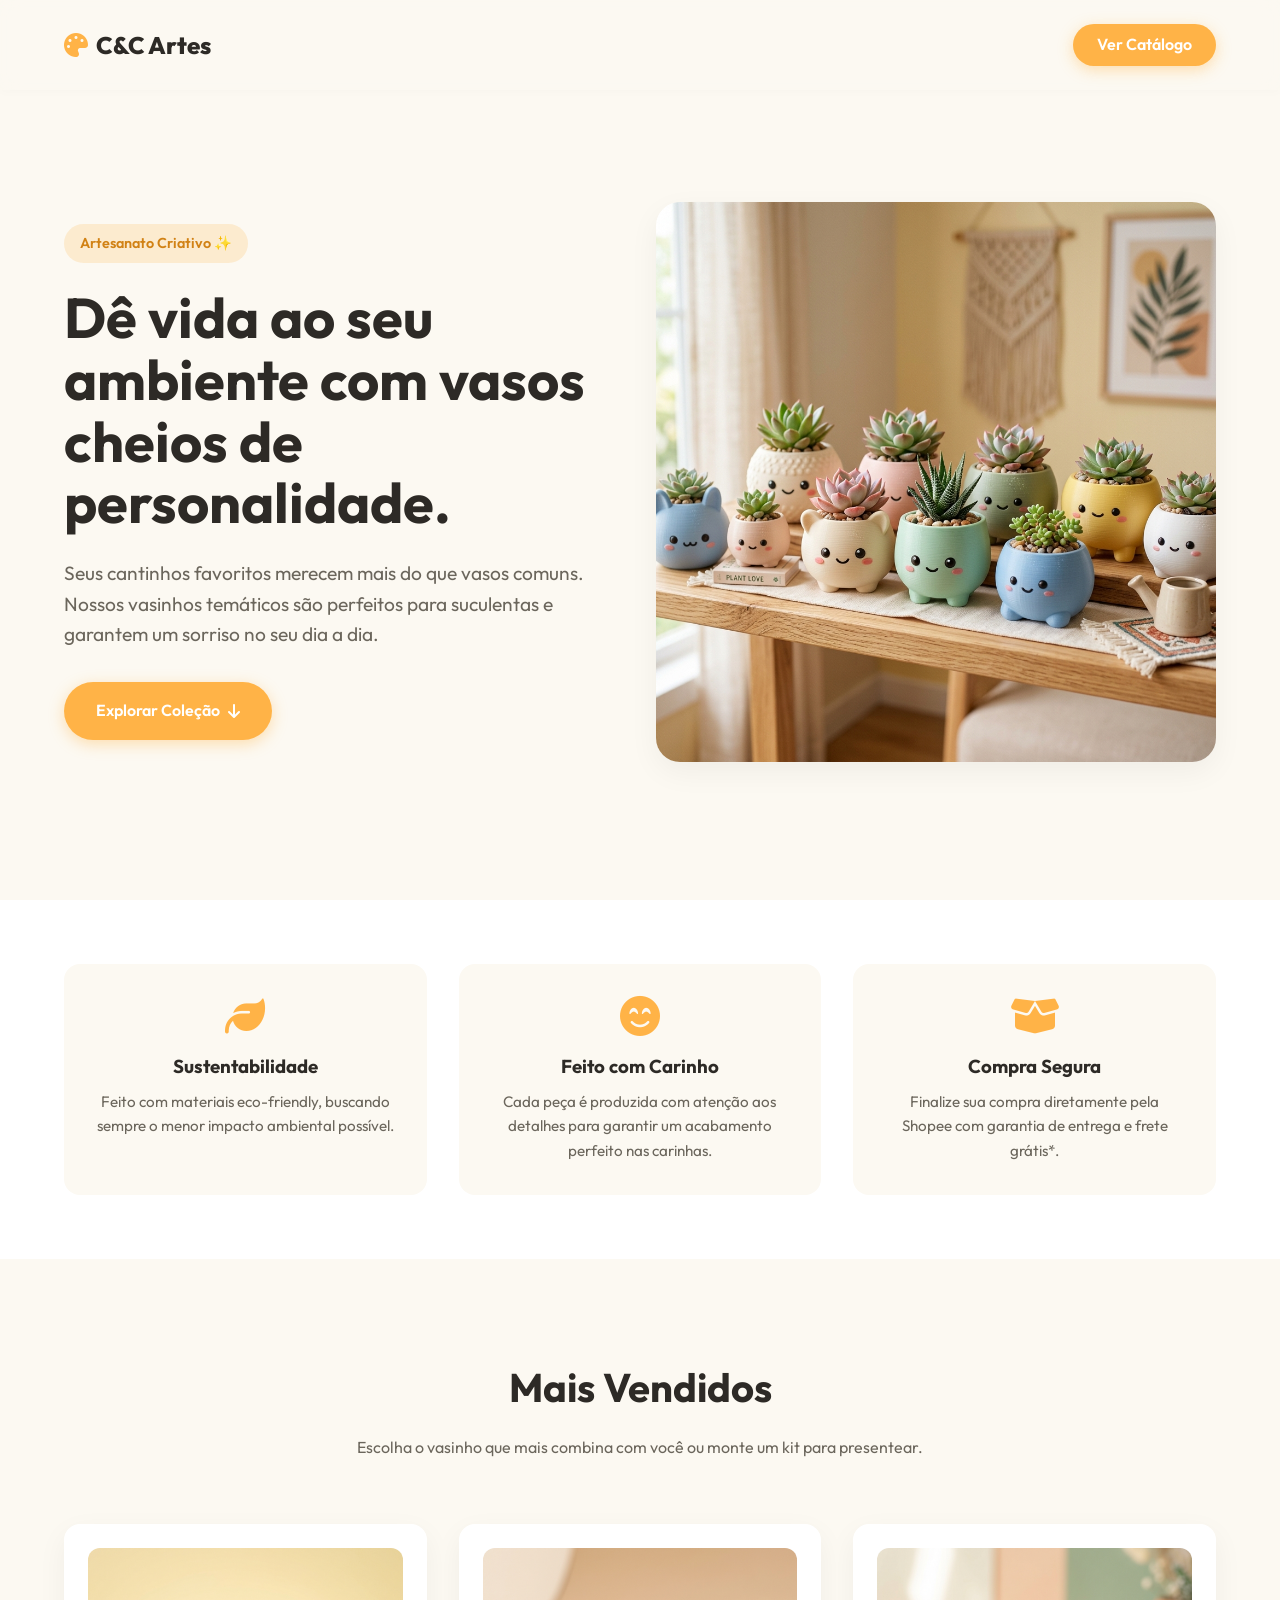
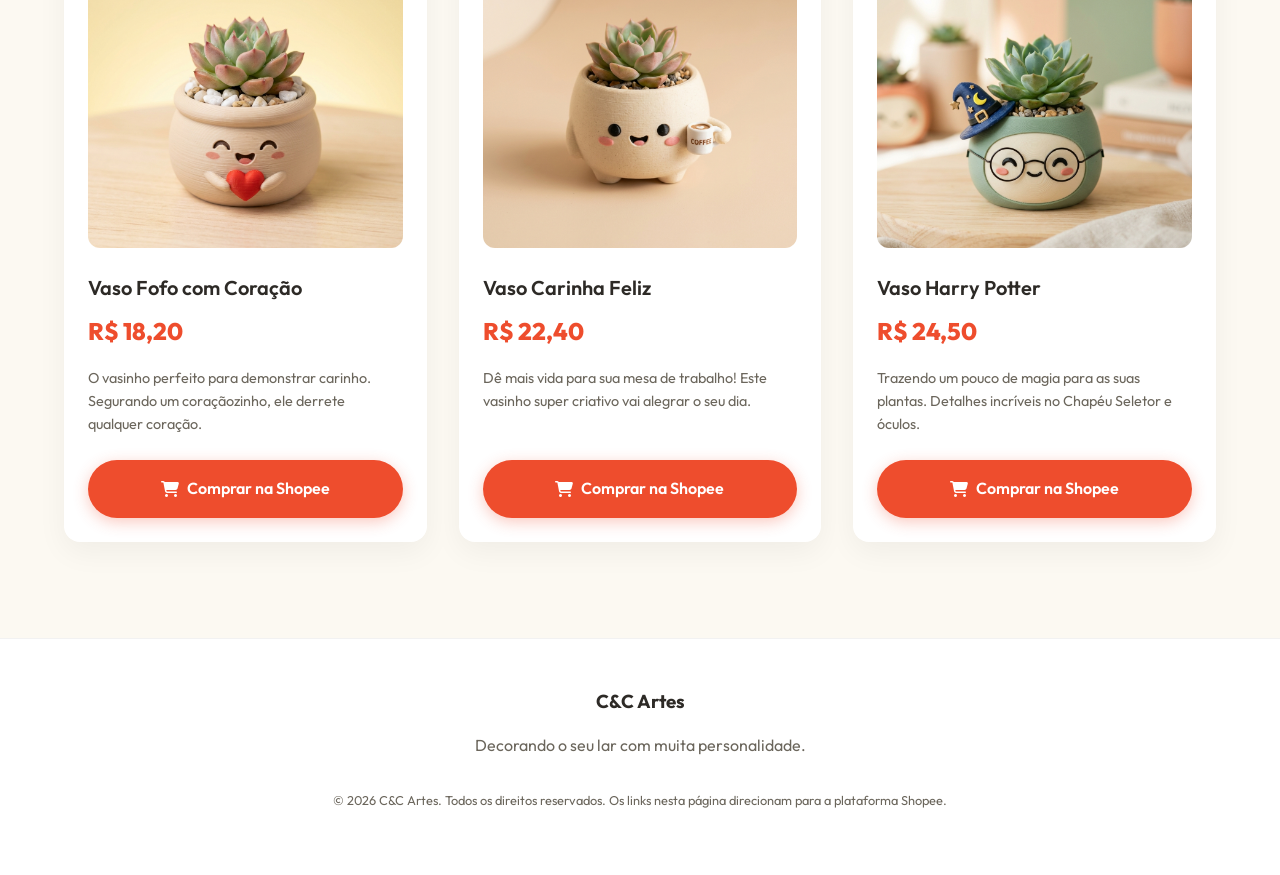
==== index.html @ d79c949e "Initial commit for C&C Artes showcase" ====
<!DOCTYPE html>
<html lang="pt-BR">
<head>
    <meta charset="UTF-8">
    <meta name="viewport" content="width=device-width, initial-scale=1.0">
    <title>C&C Artes | Vasos Divertidos para Suculentas</title>
    <meta name="description" content="Vasos temáticos para dar vida ao seu ambiente. Designs criativos, carinhas felizes, Harry Potter e muito mais!">
    <link rel="stylesheet" href="style.css">
    <!-- Font Awesome for Icons -->
    <link rel="stylesheet" href="https://cdnjs.cloudflare.com/ajax/libs/font-awesome/6.4.0/css/all.min.css">
    
    <!-- Meta Pixel Code (Placeholder) -->
    <!-- <script>
        // O código do pixel do Meta (Facebook/Instagram) será colado aqui
    </script> -->
    <!-- TikTok Pixel Code (Placeholder) -->
    <!-- <script>
        // O código do pixel do TikTok será colado aqui
    </script> -->
</head>
<body>

    <nav>
        <a href="#" class="logo">
            <i class="fa-solid fa-palette"></i> C&C Artes
        </a>
        <a href="#produtos" class="btn btn-primary" style="padding: 0.5rem 1.5rem;">Ver Catálogo</a>
    </nav>

    <header class="hero">
        <div class="hero-content animate-fade-in">
            <span class="tagline">Artesanato Criativo ✨</span>
            <h1>Dê vida ao seu ambiente com vasos cheios de personalidade.</h1>
            <p>Seus cantinhos favoritos merecem mais do que vasos comuns. Nossos vasinhos temáticos são perfeitos para suculentas e garantem um sorriso no seu dia a dia.</p>
            <div class="cta-group">
                <a href="#produtos" class="btn btn-primary">
                    Explorar Coleção <i class="fa-solid fa-arrow-down"></i>
                </a>
            </div>
        </div>
        <div class="hero-image animate-fade-in" style="animation-delay: 0.2s;">
            <img src="assets/hero_planters.png" alt="Coleção de Vasos Divertidos" loading="lazy">
        </div>
    </header>

    <section class="features">
        <div class="feature-card">
            <i class="fa-solid fa-leaf"></i>
            <h3>Sustentabilidade</h3>
            <p>Feito com materiais eco-friendly, buscando sempre o menor impacto ambiental possível.</p>
        </div>
        <div class="feature-card">
            <i class="fa-solid fa-face-smile-beam"></i>
            <h3>Feito com Carinho</h3>
            <p>Cada peça é produzida com atenção aos detalhes para garantir um acabamento perfeito nas carinhas.</p>
        </div>
        <div class="feature-card">
            <i class="fa-solid fa-box-open"></i>
            <h3>Compra Segura</h3>
            <p>Finalize sua compra diretamente pela Shopee com garantia de entrega e frete grátis*.</p>
        </div>
    </section>

    <section id="produtos" class="products">
        <div class="section-header">
            <h2>Mais Vendidos</h2>
            <p>Escolha o vasinho que mais combina com você ou monte um kit para presentear.</p>
        </div>

        <div class="product-grid">
            <!-- Product 1 -->
            <div class="product-card">
                <img src="assets/planter_heart.png" alt="Vaso Fofo com Coração" class="product-image" loading="lazy">
                <div class="product-info">
                    <h3 class="product-title">Vaso Fofo com Coração</h3>
                    <div class="product-price">R$ 18,20</div>
                    <p>O vasinho perfeito para demonstrar carinho. Segurando um coraçãozinho, ele derrete qualquer coração.</p>
                    <a href="https://s.shopee.com.br/4VZApSNpzi" class="btn btn-shopee btn-full" target="_blank">
                        <i class="fa-solid fa-cart-shopping"></i> Comprar na Shopee
                    </a>
                </div>
            </div>

            <!-- Product 2 -->
            <div class="product-card">
                <img src="assets/planter_mug.png" alt="Vaso Decorativo Carinha Feliz" class="product-image" loading="lazy">
                <div class="product-info">
                    <h3 class="product-title">Vaso Carinha Feliz</h3>
                    <div class="product-price">R$ 22,40</div>
                    <p>Dê mais vida para sua mesa de trabalho! Este vasinho super criativo vai alegrar o seu dia.</p>
                    <a href="https://s.shopee.com.br/4qC1DzJ1HZ" class="btn btn-shopee btn-full" target="_blank">
                        <i class="fa-solid fa-cart-shopping"></i> Comprar na Shopee
                    </a>
                </div>
            </div>

            <!-- Product 3 -->
            <div class="product-card">
                <img src="assets/planter_wizard.png" alt="Vaso Harry Potter" class="product-image" loading="lazy">
                <div class="product-info">
                    <h3 class="product-title">Vaso Harry Potter</h3>
                    <div class="product-price">R$ 24,50</div>
                    <p>Trazendo um pouco de magia para as suas plantas. Detalhes incríveis no Chapéu Seletor e óculos.</p>
                    <a href="https://s.shopee.com.br/1gEzSIxGBW" class="btn btn-shopee btn-full" target="_blank">
                        <i class="fa-solid fa-cart-shopping"></i> Comprar na Shopee
                    </a>
                </div>
            </div>
        </div>
    </section>

    <footer>
        <div class="footer-content">
            <h3>C&C Artes</h3>
            <p>Decorando o seu lar com muita personalidade.</p>
            <p style="font-size: 0.8rem; margin-top: 2rem;">&copy; 2026 C&C Artes. Todos os direitos reservados. Os links nesta página direcionam para a plataforma Shopee.</p>
        </div>
    </footer>

    <script>
        // Smooth scrolling for anchor links
        document.querySelectorAll('a[href^="#"]').forEach(anchor => {
            anchor.addEventListener('click', function (e) {
                e.preventDefault();
                document.querySelector(this.getAttribute('href')).scrollIntoView({
                    behavior: 'smooth'
                });
            });
        });

        // Add intersection observer for scroll animations if needed
        const observer = new IntersectionObserver((entries) => {
            entries.forEach(entry => {
                if (entry.isIntersecting) {
                    entry.target.style.opacity = 1;
                    entry.target.style.transform = 'translateY(0)';
                }
            });
        }, { threshold: 0.1 });

        document.querySelectorAll('.product-card').forEach((el, index) => {
            el.style.opacity = 0;
            el.style.transform = 'translateY(30px)';
            el.style.transition = `all 0.6s ease ${index * 0.1}s`;
            observer.observe(el);
        });
    </script>
</body>
</html>
---- style.css ----
@import url('https://fonts.googleapis.com/css2?family=Outfit:wght@300;400;600;800&display=swap');

:root {
    --bg-color: #fcf9f2; /* Pastel beige */
    --text-main: #2d2a26;
    --text-muted: #6b665c;
    --card-bg: #ffffff;
    --accent-color: #ffb347; /* Pastel orange */
    --accent-hover: #ff9e1a;
    --shopee-color: #ee4d2d;
    --shopee-hover: #d73d1f;
    --border-radius: 16px;
    --shadow: 0 10px 30px rgba(0, 0, 0, 0.05);
    --shadow-hover: 0 15px 40px rgba(0, 0, 0, 0.1);
}

* {
    margin: 0;
    padding: 0;
    box-sizing: border-box;
}

body {
    font-family: 'Outfit', sans-serif;
    background-color: var(--bg-color);
    color: var(--text-main);
    line-height: 1.6;
    overflow-x: hidden;
}

/* Animations */
@keyframes fadeIn {
    from { opacity: 0; transform: translateY(20px); }
    to { opacity: 1; transform: translateY(0); }
}

.animate-fade-in {
    animation: fadeIn 0.8s ease-out forwards;
}

/* Navbar */
nav {
    display: flex;
    justify-content: space-between;
    align-items: center;
    padding: 1.5rem 5%;
    background: rgba(252, 249, 242, 0.8);
    backdrop-filter: blur(10px);
    position: fixed;
    top: 0;
    width: 100%;
    z-index: 1000;
    box-shadow: 0 2px 10px rgba(0,0,0,0.02);
}

.logo {
    font-size: 1.5rem;
    font-weight: 800;
    color: var(--text-main);
    text-decoration: none;
    display: flex;
    align-items: center;
    gap: 0.5rem;
}

.logo i {
    color: var(--accent-color);
}

/* Hero Section */
.hero {
    display: flex;
    align-items: center;
    justify-content: space-between;
    padding: 8rem 5% 4rem;
    min-height: 100vh;
    gap: 2rem;
}

.hero-content {
    flex: 1;
    max-width: 600px;
}

.tagline {
    display: inline-block;
    padding: 0.5rem 1rem;
    background-color: rgba(255, 179, 71, 0.2);
    color: #d18215;
    font-weight: 600;
    border-radius: 50px;
    margin-bottom: 1.5rem;
    font-size: 0.9rem;
}

.hero h1 {
    font-size: 3.5rem;
    line-height: 1.1;
    margin-bottom: 1.5rem;
    color: var(--text-main);
}

.hero p {
    font-size: 1.2rem;
    color: var(--text-muted);
    margin-bottom: 2rem;
}

.cta-group {
    display: flex;
    gap: 1rem;
}

.btn {
    display: inline-flex;
    align-items: center;
    gap: 0.5rem;
    padding: 1rem 2rem;
    border-radius: 50px;
    font-weight: 600;
    text-decoration: none;
    transition: all 0.3s ease;
    cursor: pointer;
    border: none;
    font-size: 1rem;
}

.btn-primary {
    background-color: var(--accent-color);
    color: white;
    box-shadow: 0 4px 15px rgba(255, 179, 71, 0.4);
}

.btn-primary:hover {
    background-color: var(--accent-hover);
    transform: translateY(-2px);
    box-shadow: 0 6px 20px rgba(255, 179, 71, 0.5);
}

.btn-shopee {
    background-color: var(--shopee-color);
    color: white;
    box-shadow: 0 4px 15px rgba(238, 77, 45, 0.3);
}

.btn-shopee:hover {
    background-color: var(--shopee-hover);
    transform: translateY(-2px);
    box-shadow: 0 6px 20px rgba(238, 77, 45, 0.4);
}

.hero-image {
    flex: 1;
    position: relative;
}

.hero-image img {
    width: 100%;
    max-width: 600px;
    border-radius: 24px;
    box-shadow: var(--shadow);
    display: block;
    margin: 0 auto;
}

/* Features */
.features {
    display: grid;
    grid-template-columns: repeat(auto-fit, minmax(250px, 1fr));
    gap: 2rem;
    padding: 4rem 5%;
    background-color: white;
}

.feature-card {
    text-align: center;
    padding: 2rem;
    border-radius: var(--border-radius);
    background: var(--bg-color);
    transition: transform 0.3s ease;
}

.feature-card:hover {
    transform: translateY(-5px);
}

.feature-card i {
    font-size: 2.5rem;
    color: var(--accent-color);
    margin-bottom: 1rem;
}

.feature-card h3 {
    margin-bottom: 0.5rem;
}

.feature-card p {
    color: var(--text-muted);
    font-size: 0.95rem;
}

/* Products Section */
.products {
    padding: 6rem 5%;
}

.section-header {
    text-align: center;
    margin-bottom: 4rem;
}

.section-header h2 {
    font-size: 2.5rem;
    margin-bottom: 1rem;
}

.section-header p {
    color: var(--text-muted);
    max-width: 600px;
    margin: 0 auto;
}

.product-grid {
    display: grid;
    grid-template-columns: repeat(auto-fit, minmax(300px, 1fr));
    gap: 2rem;
}

.product-card {
    background: var(--card-bg);
    border-radius: var(--border-radius);
    padding: 1.5rem;
    box-shadow: var(--shadow);
    transition: all 0.3s ease;
    display: flex;
    flex-direction: column;
}

.product-card:hover {
    transform: translateY(-10px);
    box-shadow: var(--shadow-hover);
}

.product-image {
    width: 100%;
    height: 300px;
    object-fit: cover;
    border-radius: 12px;
    margin-bottom: 1.5rem;
}

.product-info {
    flex: 1;
    display: flex;
    flex-direction: column;
}

.product-title {
    font-size: 1.25rem;
    font-weight: 600;
    margin-bottom: 0.5rem;
}

.product-price {
    font-size: 1.5rem;
    font-weight: 800;
    color: var(--shopee-color);
    margin-bottom: 1rem;
}

.product-info p {
    color: var(--text-muted);
    font-size: 0.9rem;
    margin-bottom: 1.5rem;
    flex: 1;
}

.btn-full {
    width: 100%;
    justify-content: center;
}

/* Footer */
footer {
    background: #ffffff;
    padding: 3rem 5%;
    text-align: center;
    border-top: 1px solid rgba(0,0,0,0.05);
}

.footer-content h3 {
    margin-bottom: 1rem;
}

.footer-content p {
    color: var(--text-muted);
    margin-bottom: 1rem;
}

/* Responsive */
@media (max-width: 768px) {
    .hero {
        flex-direction: column;
        padding-top: 6rem;
        text-align: center;
    }

    .hero h1 {
        font-size: 2.5rem;
    }

    .cta-group {
        justify-content: center;
        flex-direction: column;
    }

    .hero-image img {
        max-width: 100%;
    }
}
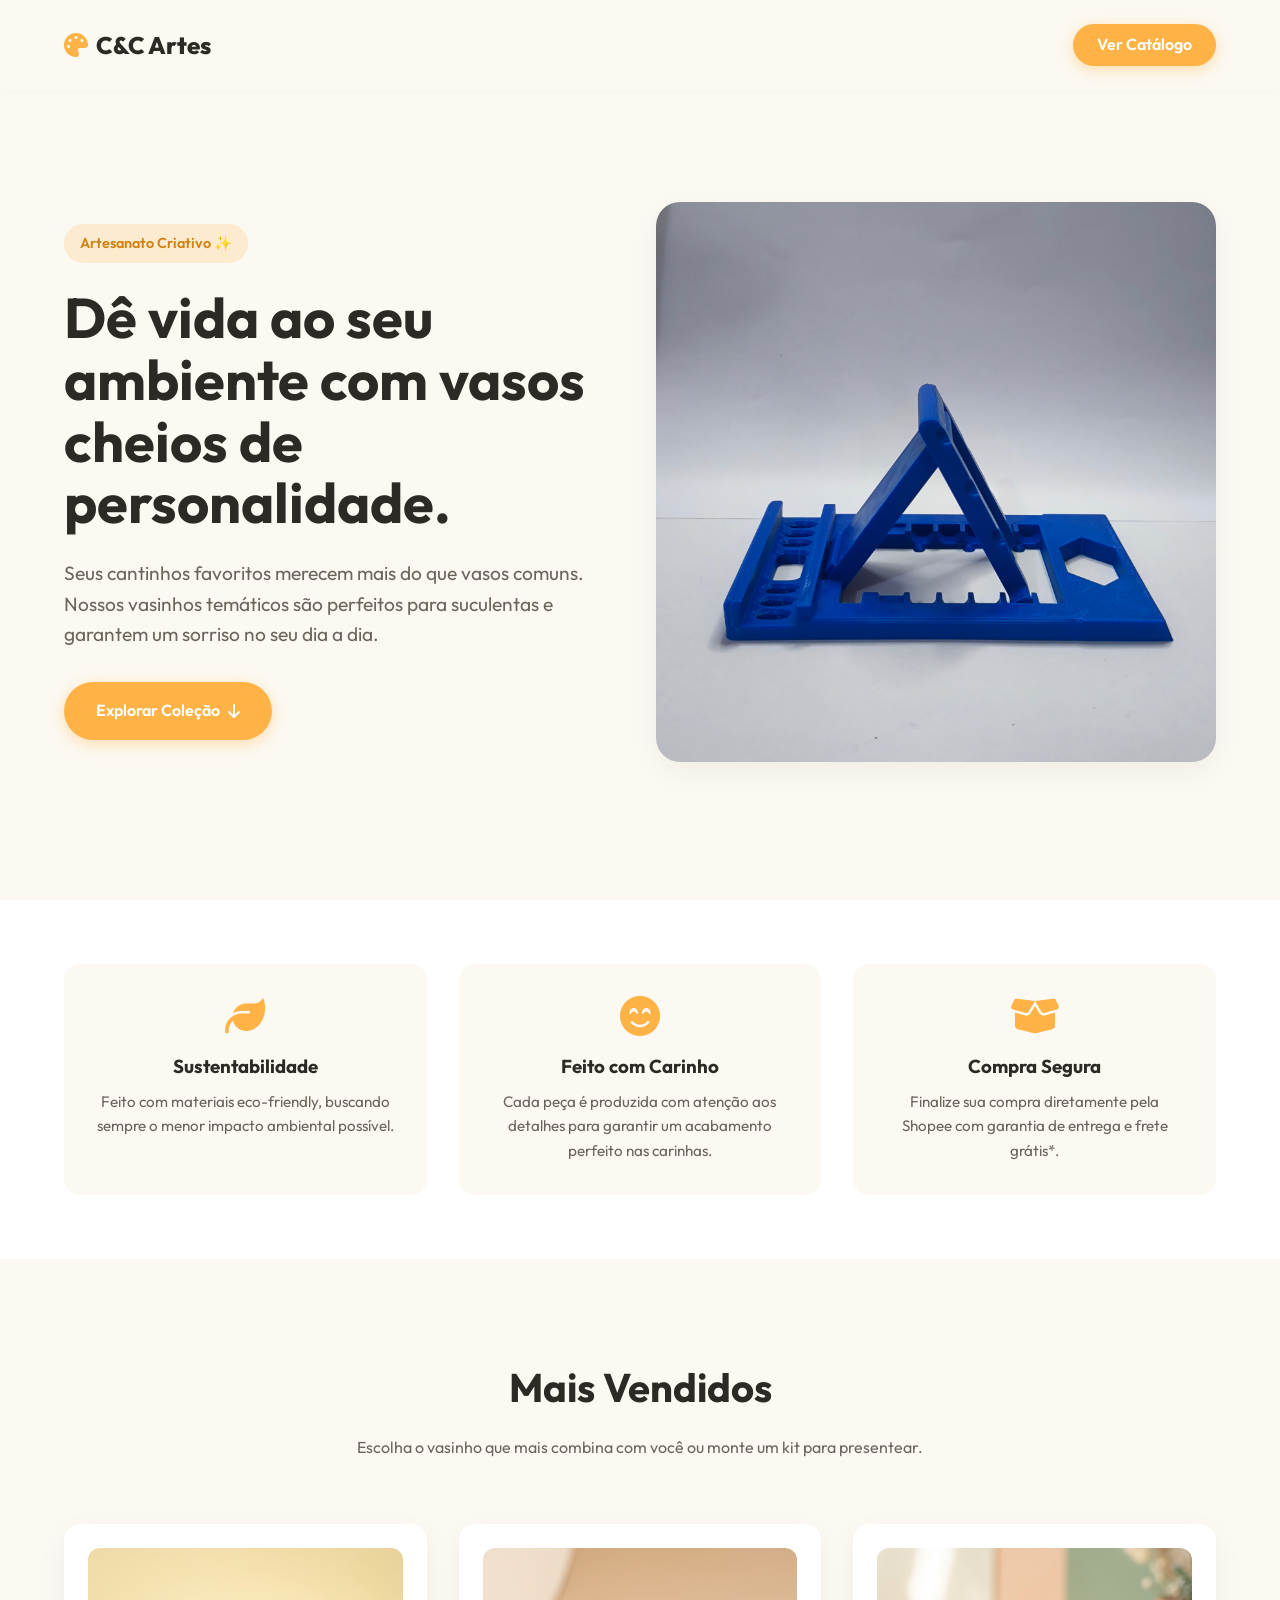
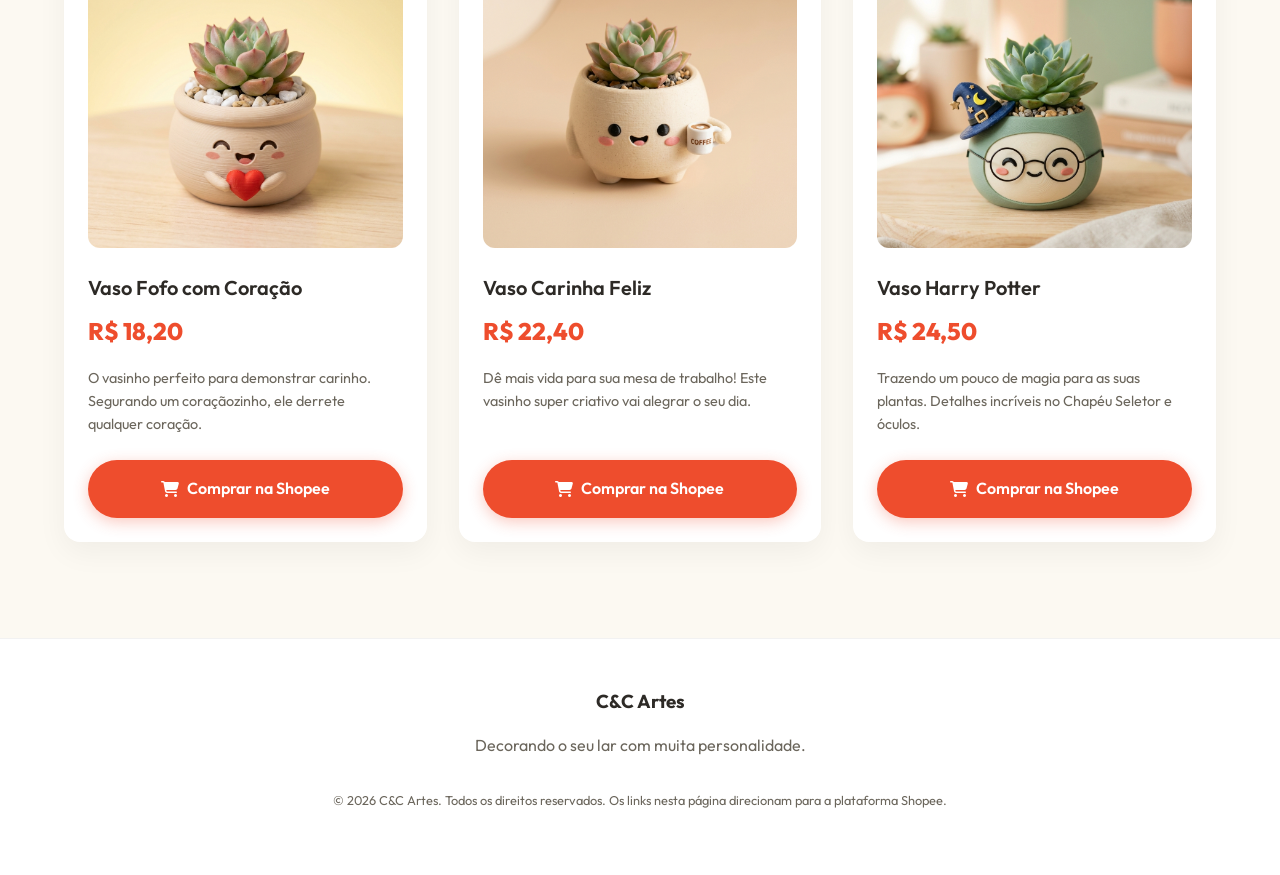
==== commit e9ce6b4d: "Add Meta pixel, Google verification file, and real photo" ====
--- a/index.html
+++ b/index.html
@@ -9,10 +9,23 @@
     <!-- Font Awesome for Icons -->
     <link rel="stylesheet" href="https://cdnjs.cloudflare.com/ajax/libs/font-awesome/6.4.0/css/all.min.css">
     
-    <!-- Meta Pixel Code (Placeholder) -->
-    <!-- <script>
-        // O código do pixel do Meta (Facebook/Instagram) será colado aqui
-    </script> -->
+    <!-- Meta Pixel Code -->
+    <script>
+    !function(f,b,e,v,n,t,s)
+    {if(f.fbq)return;n=f.fbq=function(){n.callMethod?
+    n.callMethod.apply(n,arguments):n.queue.push(arguments)};
+    if(!f._fbq)f._fbq=n;n.push=n;n.loaded=!0;n.version='2.0';
+    n.queue=[];t=b.createElement(e);t.async=!0;
+    t.src=v;s=b.getElementsByTagName(e)[0];
+    s.parentNode.insertBefore(t,s)}(window, document,'script',
+    'https://connect.facebook.net/en_US/fbevents.js');
+    fbq('init', '857205763337424');
+    fbq('track', 'PageView');
+    </script>
+    <noscript><img height="1" width="1" style="display:none"
+    src="https://www.facebook.com/tr?id=857205763337424&ev=PageView&noscript=1"
+    /></noscript>
+    <!-- End Meta Pixel Code -->
     <!-- TikTok Pixel Code (Placeholder) -->
     <!-- <script>
         // O código do pixel do TikTok será colado aqui
@@ -39,7 +52,7 @@
             </div>
         </div>
         <div class="hero-image animate-fade-in" style="animation-delay: 0.2s;">
-            <img src="assets/hero_planters.png" alt="Coleção de Vasos Divertidos" loading="lazy">
+            <img src="assets/foto_real_1.jpg" alt="Coleção de Vasos Divertidos" loading="lazy">
         </div>
     </header>
 
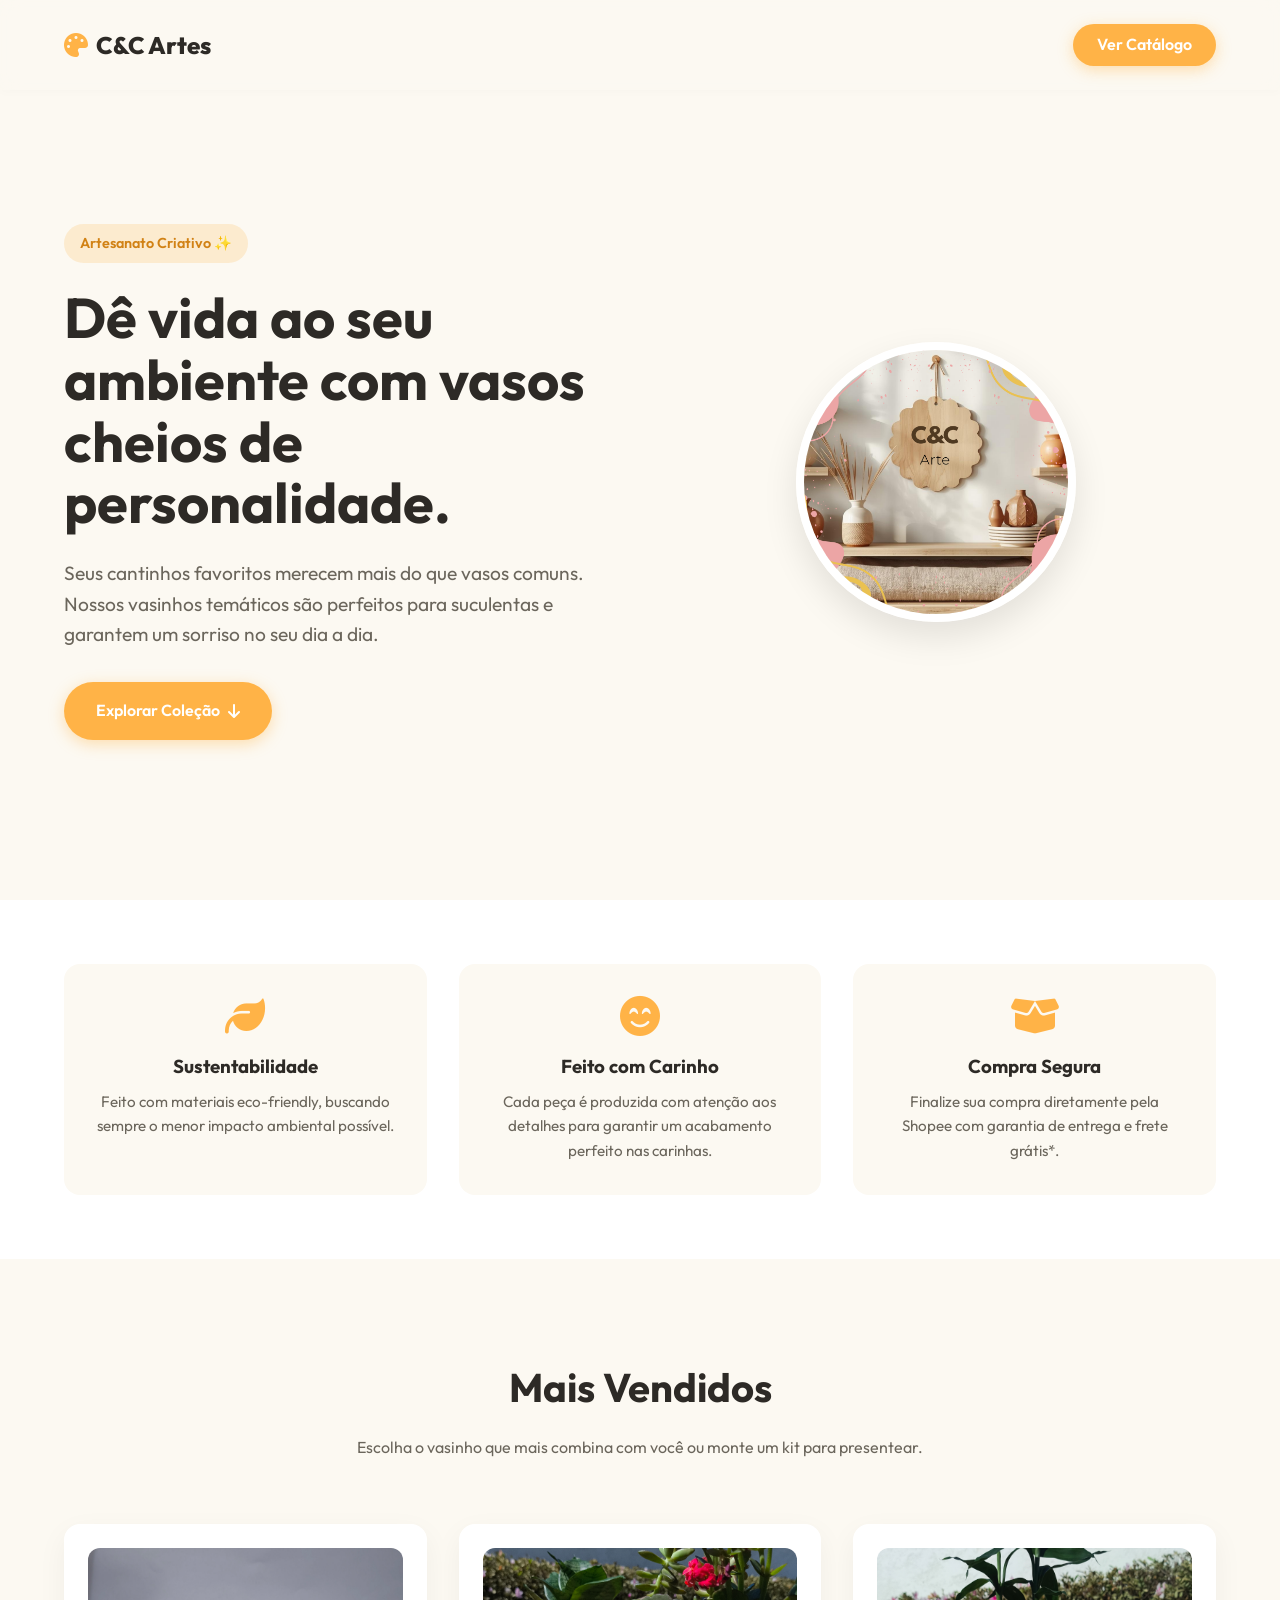
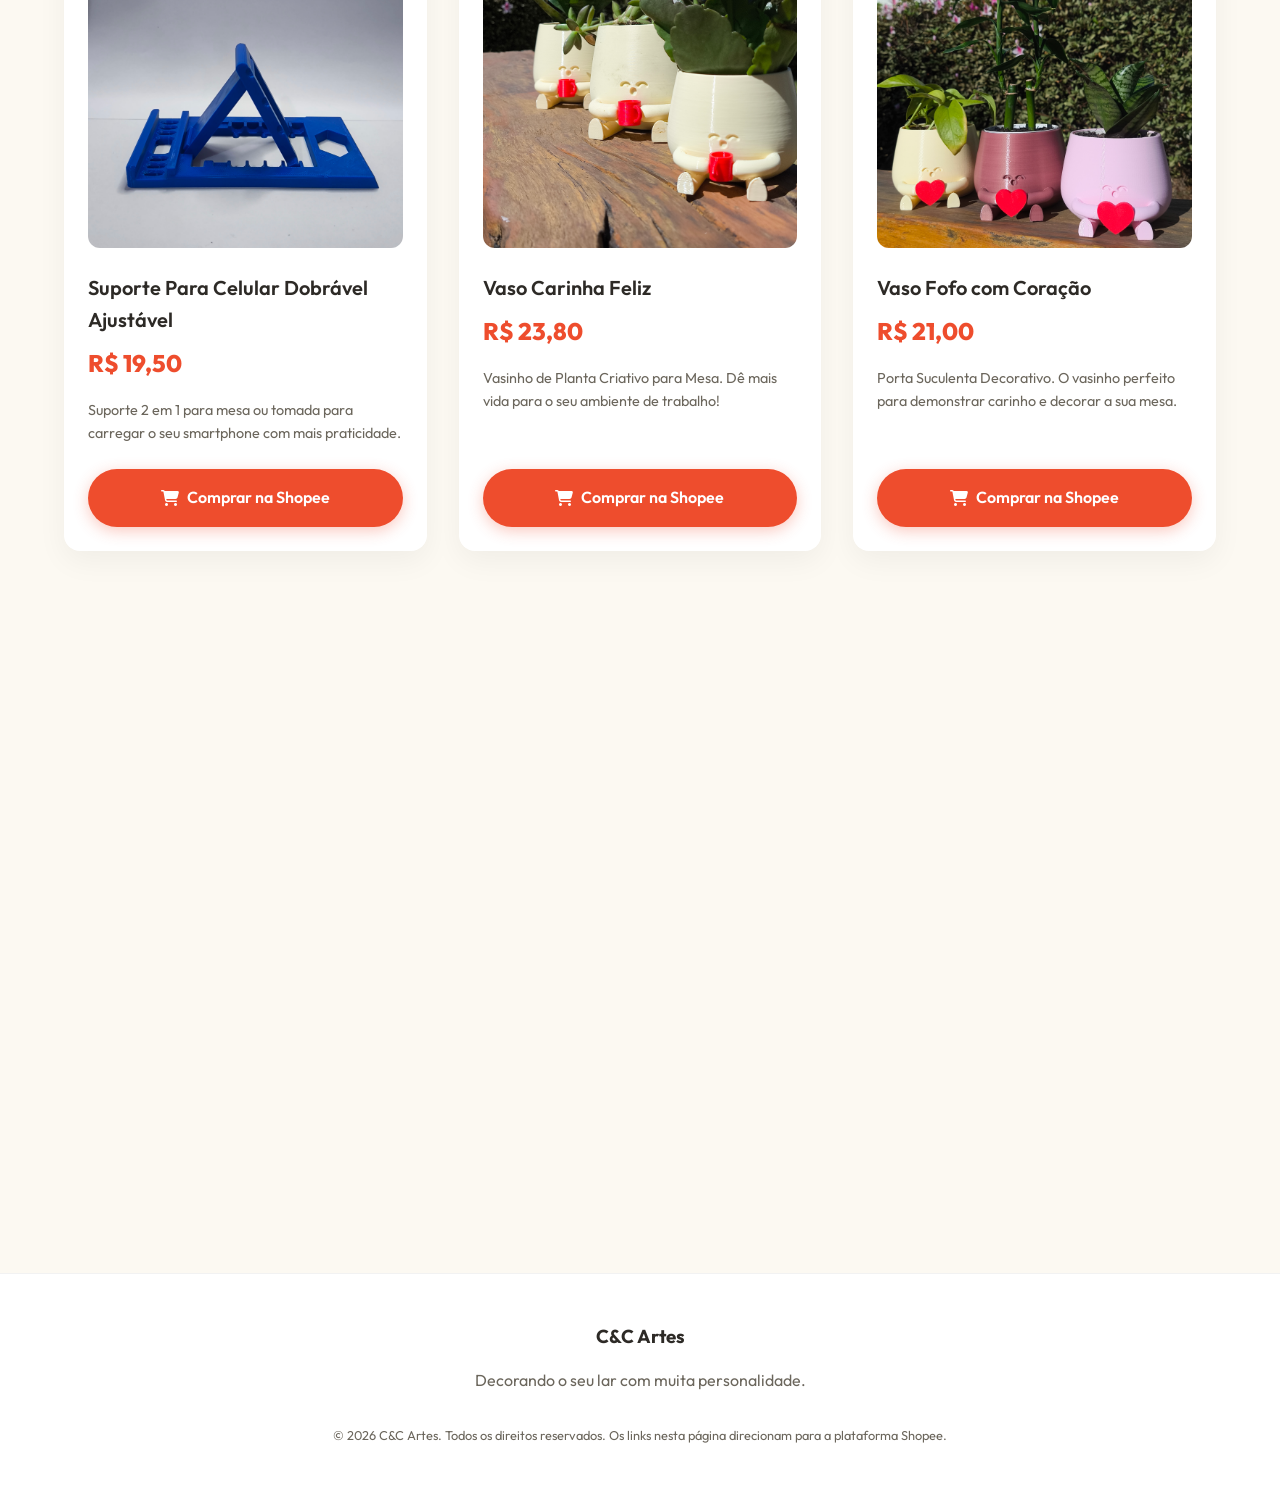
==== commit 35748b9d: "Update products and add favicon/logo" ====
--- a/index.html
+++ b/index.html
@@ -1,9 +1,17 @@
 <!DOCTYPE html>
 <html lang="pt-BR">
 <head>
+    <!-- Google Tag Manager -->
+    <script>(function(w,d,s,l,i){w[l]=w[l]||[];w[l].push({'gtm.start':
+    new Date().getTime(),event:'gtm.js'});var f=d.getElementsByTagName(s)[0],
+    j=d.createElement(s),dl=l!='dataLayer'?'&l='+l:'';j.async=true;j.src=
+    'https://www.googletagmanager.com/gtm.js?id='+i+dl;f.parentNode.insertBefore(j,f);
+    })(window,document,'script','dataLayer','GTM-WNB9WWMW');</script>
+    <!-- End Google Tag Manager -->
     <meta charset="UTF-8">
     <meta name="viewport" content="width=device-width, initial-scale=1.0">
     <title>C&C Artes | Vasos Divertidos para Suculentas</title>
+    <link rel="icon" type="image/png" href="assets/logo.png">
     <meta name="description" content="Vasos temáticos para dar vida ao seu ambiente. Designs criativos, carinhas felizes, Harry Potter e muito mais!">
     <link rel="stylesheet" href="style.css">
     <!-- Font Awesome for Icons -->
@@ -32,6 +40,10 @@
     </script> -->
 </head>
 <body>
+    <!-- Google Tag Manager (noscript) -->
+    <noscript><iframe src="https://www.googletagmanager.com/ns.html?id=GTM-WNB9WWMW"
+    height="0" width="0" style="display:none;visibility:hidden"></iframe></noscript>
+    <!-- End Google Tag Manager (noscript) -->
 
     <nav>
         <a href="#" class="logo">
@@ -51,8 +63,8 @@
                 </a>
             </div>
         </div>
-        <div class="hero-image animate-fade-in" style="animation-delay: 0.2s;">
-            <img src="assets/foto_real_1.jpg" alt="Coleção de Vasos Divertidos" loading="lazy">
+        <div class="hero-image animate-fade-in" style="animation-delay: 0.2s; display: flex; justify-content: center;">
+            <img src="assets/logo.png" alt="C&C Artes" style="width: 280px; height: 280px; border-radius: 50%; object-fit: cover; box-shadow: 0 15px 35px rgba(0,0,0,0.1); border: 8px solid #fff;" loading="lazy">
         </div>
     </header>
 
@@ -83,12 +95,12 @@
         <div class="product-grid">
             <!-- Product 1 -->
             <div class="product-card">
-                <img src="assets/planter_heart.png" alt="Vaso Fofo com Coração" class="product-image" loading="lazy">
+                <img src="assets/suporte_celular.jpg" alt="Suporte Para Celular" class="product-image" loading="lazy">
                 <div class="product-info">
-                    <h3 class="product-title">Vaso Fofo com Coração</h3>
-                    <div class="product-price">R$ 18,20</div>
-                    <p>O vasinho perfeito para demonstrar carinho. Segurando um coraçãozinho, ele derrete qualquer coração.</p>
-                    <a href="https://s.shopee.com.br/4VZApSNpzi" class="btn btn-shopee btn-full" target="_blank">
+                    <h3 class="product-title">Suporte Para Celular Dobrável Ajustável</h3>
+                    <div class="product-price">R$ 19,50</div>
+                    <p>Suporte 2 em 1 para mesa ou tomada para carregar o seu smartphone com mais praticidade.</p>
+                    <a href="https://s.shopee.com.br/9KecyzpWrw" class="btn btn-shopee btn-full" target="_blank">
                         <i class="fa-solid fa-cart-shopping"></i> Comprar na Shopee
                     </a>
                 </div>
@@ -96,12 +108,12 @@
 
             <!-- Product 2 -->
             <div class="product-card">
-                <img src="assets/planter_mug.png" alt="Vaso Decorativo Carinha Feliz" class="product-image" loading="lazy">
+                <img src="assets/vaso_cafe.jpg" alt="Vaso Carinha Feliz" class="product-image" loading="lazy">
                 <div class="product-info">
                     <h3 class="product-title">Vaso Carinha Feliz</h3>
-                    <div class="product-price">R$ 22,40</div>
-                    <p>Dê mais vida para sua mesa de trabalho! Este vasinho super criativo vai alegrar o seu dia.</p>
-                    <a href="https://s.shopee.com.br/4qC1DzJ1HZ" class="btn btn-shopee btn-full" target="_blank">
+                    <div class="product-price">R$ 23,80</div>
+                    <p>Vasinho de Planta Criativo para Mesa. Dê mais vida para o seu ambiente de trabalho!</p>
+                    <a href="https://s.shopee.com.br/40cvisN3u3" class="btn btn-shopee btn-full" target="_blank">
                         <i class="fa-solid fa-cart-shopping"></i> Comprar na Shopee
                     </a>
                 </div>
@@ -109,12 +121,25 @@
 
             <!-- Product 3 -->
             <div class="product-card">
-                <img src="assets/planter_wizard.png" alt="Vaso Harry Potter" class="product-image" loading="lazy">
+                <img src="assets/vaso_coracao.jpg" alt="Vaso com Coração" class="product-image" loading="lazy">
+                <div class="product-info">
+                    <h3 class="product-title">Vaso Fofo com Coração</h3>
+                    <div class="product-price">R$ 21,00</div>
+                    <p>Porta Suculenta Decorativo. O vasinho perfeito para demonstrar carinho e decorar a sua mesa.</p>
+                    <a href="https://s.shopee.com.br/7AZyqZQkDW" class="btn btn-shopee btn-full" target="_blank">
+                        <i class="fa-solid fa-cart-shopping"></i> Comprar na Shopee
+                    </a>
+                </div>
+            </div>
+
+            <!-- Product 4 -->
+            <div class="product-card">
+                <img src="assets/vaso_hp.jpg" alt="Vaso Harry Potter" class="product-image" loading="lazy">
                 <div class="product-info">
                     <h3 class="product-title">Vaso Harry Potter</h3>
-                    <div class="product-price">R$ 24,50</div>
-                    <p>Trazendo um pouco de magia para as suas plantas. Detalhes incríveis no Chapéu Seletor e óculos.</p>
-                    <a href="https://s.shopee.com.br/1gEzSIxGBW" class="btn btn-shopee btn-full" target="_blank">
+                    <div class="product-price">R$ 28,00</div>
+                    <p>Chapéu Seletor Porta Planta. Decorativo geek incrível para trazer magia ao seu ambiente.</p>
+                    <a href="https://s.shopee.com.br/9AL14oLbNY" class="btn btn-shopee btn-full" target="_blank">
                         <i class="fa-solid fa-cart-shopping"></i> Comprar na Shopee
                     </a>
                 </div>
